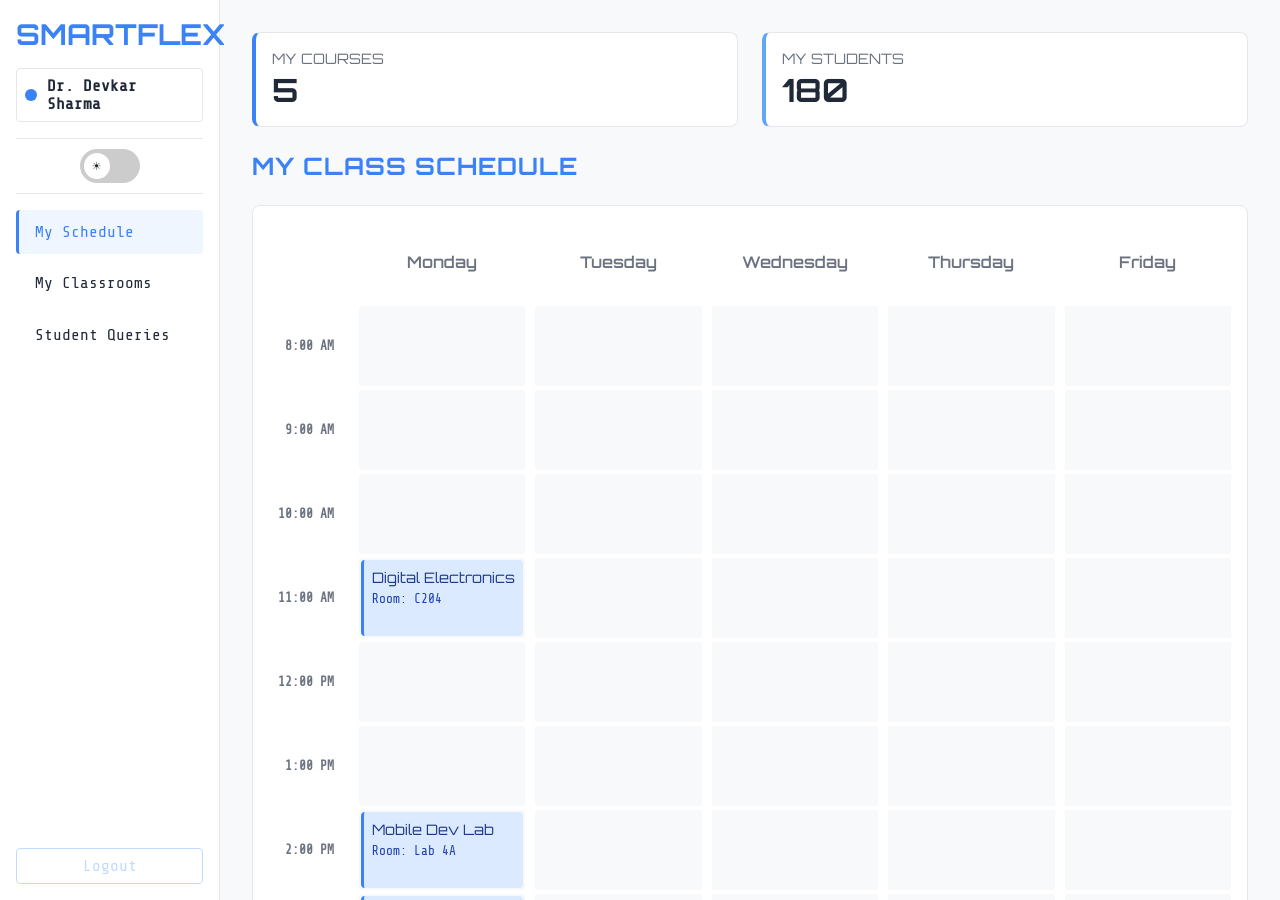
==== public/teacher.html @ b3dc31a9 "Fresh start: Full project code" ====
<!DOCTYPE html>
<html lang="en">

<head>
    <meta charset="UTF-8" />
    <meta name="viewport" content="width=device-width, initial-scale=1.0" />
    <title>Teacher Dashboard :: SmartFlex</title>
    <link rel="stylesheet" href="https://cdnjs.cloudflare.com/ajax/libs/font-awesome/6.5.2/css/all.min.css" />
    <link rel="stylesheet" href="teacher.css" />
</head>

<body>
    <aside class="sidebar">
        <div>
            <div class="logo" data-text="SmartFlex">SmartFlex</div>
            <div class="user-profile">
                <span class="user-icon"></span>
                <span id="teacher-name" class="user-name">Teacher</span>
            </div>
            <div class="theme-switcher-container">
                <label class="theme-switcher">
                    <input type="checkbox" id="theme-toggle">
                    <span class="slider"></span>
                </label>
            </div>
        </div>
        <nav id="sidebar-nav">
            <ul>
                <li class="active" data-view="main-dashboard-view">My Schedule</li>
                <li data-view="classroom-list-view">My Classrooms</li>
                <li>Student Queries</li>
            </ul>
        </nav>
        <button class="logout">Logout</button>
    </aside>

    <main class="main-content">
        <div id="main-dashboard-view" class="view-container active">
            <section class="top-cards">
                <div class="card border-cyan">
                    <div class="title">My Courses</div>
                    <div id="totalCourses" class="number">0</div>
                </div>
                <div class="card border-magenta">
                    <div class="title">My Students</div>
                    <div id="totalStudents" class="number">0</div>
                </div>
            </section>

            <section class="timetable-container">
                <h1>My Class Schedule</h1>
                <div class="timetable-wrapper">
                    <div class="schedule-grid" id="schedule-grid"></div>
                </div>
            </section>

            <section class="bottom-panels">
                <div class="faculty-on-leave data-block">
                    <h3>Colleagues on Leave</h3>
                    <ul id="facultyOnLeaveList"></ul>
                </div>
                <div class="weather data-block">
                    <h3>System Advisory</h3>
                    <div class="tabs">
                        <button class="tab active" data-tab="today">Today</button>
                        <button class="tab" data-tab="tomorrow">Tomorrow</button>
                    </div>
                    <div class="tab-content">
                        <div id="today" class="content active">
                            <div class="weather-icon" id="today-weather-icon">...</div>
                            <h4 id="today-weather-desc">Loading Weather...</h4>
                            <p><em id="today-campus-status">Please wait.</em></p>
                            <small id="today-online-prob">Online Class Probability: --%</small>
                        </div>
                        <div id="tomorrow" class="content">
                            <div class="weather-icon" id="tomorrow-weather-icon">...</div>
                            <h4 id="tomorrow-weather-desc">Loading Weather...</h4>
                            <p><em id="tomorrow-campus-status">Please wait.</em></p>
                            <small id="tomorrow-online-prob">Online Class Probability: --%</small>
                        </div>
                    </div>
                </div>
            </section>
        </div>

        <div id="classroom-list-view" class="view-container">
            <header class="view-header">
                <h1>My Classrooms</h1>
            </header>
            <div id="teacher-classroom-grid" class="classroom-grid">
                </div>
        </div>

        <div id="classroom-detail-view" class="view-container">
            <header class="view-header detail-header">
                <button id="back-to-classrooms-btn" class="back-btn">← Back</button>
                <h1 id="detail-classroom-name-main" class="hidden">My Classrooms</h1>
            </header>
            
            <div class="class-detail-header">
                <h2 id="class-detail-title"></h2>
                <p id="class-detail-code"></p>
            </div>

            <nav class="class-detail-tabs">
                <button class="tab-btn active" data-target="stream-content">Stream</button>
                <button class="tab-btn" data-target="classwork-content">Classwork</button>
                <button class="tab-btn" data-target="people-content">People</button>
                <button class="tab-btn" data-target="attendance-content">Attendance</button>
            </nav>

            <div class="tab-content-container">
                <div id="stream-content" class="tab-content-pane">
                    <div class="post-announcement-box">
                        <textarea id="announcement-textarea" placeholder="Announce something to the class..."></textarea>
                        <button id="post-announcement-btn">Post Announcement</button>
                    </div>
                    <div id="stream-posts-container"></div>
                </div>

                <div id="classwork-content" class="tab-content-pane hidden">
                    <div class="classwork-item">
                        <span class="item-icon">📝</span>
                        <div class="item-details">
                            <p class="item-title">Assignment 3: Logic Gates</p>
                            <p class="item-due-date">Due: Sep 26</p>
                        </div>
                    </div>
                </div>

                <div id="people-content" class="tab-content-pane hidden">
                    <h3>Classmates</h3>
                    <div class="person-item"><img src="https://i.pravatar.cc/40?img=1" alt="Student" /><span>Alex Doe</span></div>
                    <div class="person-item"><img src="https://i.pravatar.cc/40?img=2" alt="Student" /><span>Jane Smith</span></div>
                </div>
                
                <div id="attendance-content" class="tab-content-pane hidden">
                    <div class="attendance-controls">
                        <div style="display:flex; align-items:center; gap:10px;">
                            <label for="attendance-date">Date:</label>
                            <input type="date" id="attendance-date" />
                            <button id="load-attendance-btn" class="action-btn">Load List</button>
                        </div>
                        
                        <div class="bulk-actions" style="display:flex; gap:5px;">
                            <button id="mark-all-p" class="action-btn" style="background:#d4edda; color:#155724; border:1px solid #c3e6cb;">Mark All P</button>
                            <button id="mark-all-a" class="action-btn" style="background:#f8d7da; color:#721c24; border:1px solid #f5c6cb;">Mark All A</button>
                        </div>

                        <button id="save-attendance-btn" class="generate-btn">Save Attendance</button>
                    </div>
                    
                    <div class="attendance-grid-container">
                        <table id="attendance-table">
                            <thead>
                                <tr>
                                    <th style="width: 15%;">Roll No</th>
                                    <th style="width: 35%;">Name</th>
                                    <th style="width: 20%;">Status</th>
                                    <th style="width: 30%;">Remarks</th> </tr>
                            </thead>
                            <tbody>
                                </tbody>
                        </table>
                    </div>
                </div>

            </div>
        </div>
    </main>

    <script src="teacher.js"></script>
</body>
</html>
---- public/teacher.css ----
@import url('https://fonts.googleapis.com/css2?family=Orbitron:wght@700&family=Share+Tech+Mono&display=swap');

:root {
    --background-color: #F8F9FA;
    --sidebar-bg: #FFFFFF;
    --component-bg: #FFFFFF;
    --text-color: #1F2937;
    --text-secondary: #6B7280;
    --border-color: #E5E7EB;
    --primary-accent: #3B82F6;
    --secondary-accent: #60A5FA;
    --tertiary-accent: #BFDBFE;
    --card-hover-bg: #EFF6FF;
    --class-card-bg: #DBEAFE;
    --class-card-text: #1E40AF;
    --class-card-header: #1E3A8A;
    --grid-cell-bg: #F8F9FA;
    --container-shadow: rgba(0, 0, 0, 0.05);
}

body.dark-theme {
    --background-color: #1e1e1e;
    --sidebar-bg: #121212;
    --component-bg: #23252d;
    --text-color: #dddddd;
    --text-secondary: #888888;
    --border-color: #444;
    --primary-accent: #00f9db;
    --secondary-accent: #722ed1;
    --tertiary-accent: #ff5555;
    --card-hover-bg: #303c35;
    --class-card-bg: rgba(0, 249, 219, 0.15);
    --class-card-text: #bbbbbb;
    --class-card-header: #dddddd;
    --grid-cell-bg: #2c2e37;
    --container-shadow: rgba(0, 0, 0, 0.2);
}

* { box-sizing: border-box; }
.hidden { display: none !important; }

body { margin: 0; font-family: 'Share Tech Mono', monospace; background: var(--background-color); display: flex; height: 100vh; color: var(--text-color); overflow: hidden; transition: background-color 0.3s, color 0.3s; }

.sidebar { width: 220px; flex-shrink: 0; background: var(--sidebar-bg); border-right: 1px solid var(--border-color); padding: 1rem; display: flex; flex-direction: column; justify-content: space-between; transition: background-color 0.3s, border-color 0.3s; }
.logo { font-family: 'Orbitron', sans-serif; font-size: 1.8rem; font-weight: 700; color: var(--primary-accent); text-align: center; text-transform: uppercase; }
.user-profile { display: flex; align-items: center; justify-content: center; gap: 10px; margin-top: 1rem; margin-bottom: 1rem; padding: 0.5rem; border: 1px solid var(--border-color); border-radius: 4px; }
.user-icon { width: 12px; height: 12px; border-radius: 50%; background-color: var(--primary-accent); }
.user-name { font-size: 1rem; color: var(--text-color); font-weight: bold; }
.theme-switcher-container { display: flex; justify-content: center; padding: 10px 0; margin-bottom: 1rem; border-top: 1px solid var(--border-color); border-bottom: 1px solid var(--border-color); }
.theme-switcher { position: relative; display: inline-block; width: 60px; height: 34px; }
.theme-switcher input { opacity: 0; width: 0; height: 0; }
.slider { position: absolute; cursor: pointer; top: 0; left: 0; right: 0; bottom: 0; background-color: #ccc; transition: .4s; border-radius: 34px; }
.slider:before { position: absolute; content: "☀️"; height: 26px; width: 26px; left: 4px; bottom: 4px; background-color: white; transition: .4s; border-radius: 50%; display: flex; align-items: center; justify-content: center; font-size: 14px; }
input:checked+.slider { background-color: var(--primary-accent); }
input:checked+.slider:before { transform: translateX(26px); content: "🌙"; }
.sidebar nav { flex-grow: 1; }
.sidebar nav ul { list-style: none; padding: 0; margin: 0; }
.sidebar nav ul li { padding: 0.8rem 1rem; margin-bottom: 0.5rem; cursor: pointer; transition: all 0.2s ease-in-out; border-left: 3px solid transparent; border-radius: 4px; }
.sidebar nav ul li.active, .sidebar nav ul li:hover { background: var(--card-hover-bg); color: var(--primary-accent); border-left: 3px solid var(--primary-accent); }
.logout { background: none; border: 1px solid var(--tertiary-accent); color: var(--tertiary-accent); font-family: 'Share Tech Mono', monospace; font-size: 1rem; cursor: pointer; padding: 0.5rem; width: 100%; transition: all 0.2s; border-radius: 4px; }
.logout:hover { background: var(--tertiary-accent); color: #FFFFFF; }
.main-content { flex-grow: 1; overflow-y: auto; padding: 2rem; }
.view-container { display: none; }
.view-container.active { display: block; }
h1, h2, h3 { font-family: 'Orbitron', sans-serif; text-transform: uppercase; letter-spacing: 1px; color: var(--text-color); margin: 0; }
.timetable-container h1 { margin-bottom: 1.5rem; color: var(--primary-accent); }
.data-block h3 { margin-bottom: 1.5rem; }
.top-cards { display: grid; grid-template-columns: repeat(auto-fit, minmax(250px, 1fr)); gap: 1.5rem; margin-bottom: 1.5rem; }
.card { border-radius: 8px; color: var(--text-color); background: var(--component-bg); border: 1px solid var(--border-color); border-left-width: 4px; transition: all 0.3s ease; padding: 1rem; }
.card.border-cyan { border-left-color: var(--primary-accent); }
.card.border-magenta { border-left-color: var(--secondary-accent); }
.card .title { font-family: 'Orbitron', sans-serif; font-size: 0.9rem; text-transform: uppercase; margin-bottom: 0.2rem; color: var(--text-secondary); }
.card .number { font-size: 2rem; font-weight: 700; font-family: 'Orbitron', sans-serif; color: var(--text-color); }
.timetable-wrapper { background: var(--component-bg); border: 1px solid var(--border-color); border-radius: 8px; overflow-x: auto; padding: 1rem; }
.schedule-grid { display: grid; grid-template-columns: 80px repeat(5, 1fr); grid-auto-rows: 80px; gap: 4px 10px; min-width: 800px; }
.time-slot, .day-header { font-weight: 600; color: var(--text-secondary); display: flex; align-items: center; justify-content: center; background-color: var(--component-bg); grid-row: 1; }
.day-header { font-family: 'Orbitron', sans-serif; }
.time-slot { justify-content: flex-end; padding-right: 15px; font-size: 0.8rem; grid-column: 1; }
.grid-cell-bg { background-color: var(--grid-cell-bg); border-radius: 2px; }
.class-card { padding: 0.5rem; background-color: var(--class-card-bg); border-left: 3px solid var(--primary-accent); overflow: hidden; font-size: 0.8rem; display: flex; flex-direction: column; border-radius: 4px; transition: all 0.2s ease-in-out; z-index: 5; line-height: 1.3; margin: 2px; }
.class-card:hover { transform: scale(1.02); z-index: 10; box-shadow: 0 4px 10px rgba(0, 0, 0, 0.2); }
.class-card .course-name { font-family: 'Orbitron', sans-serif; color: var(--class-card-header); font-size: 0.9rem; margin-bottom: 0.25rem; }
.class-card .details { color: var(--class-card-text); display: flex; flex-direction: column; }
.bottom-panels { display: grid; grid-template-columns: repeat(auto-fit, minmax(400px, 1fr)); gap: 1.5rem; margin-top: 1.5rem; }
.data-block { background: var(--component-bg); padding: 1.5rem; border: 1px solid var(--border-color); margin: 0; border-radius: 8px; }
.faculty-on-leave ul { list-style: none; padding: 0; margin: 0; }
.faculty-on-leave ul li { display: flex; justify-content: space-between; align-items: center; margin-bottom: 0.7rem; padding-bottom: 0.5rem; border-bottom: 1px solid var(--border-color); }
.faculty-on-leave ul li:last-child { border-bottom: none; }
.faculty-on-leave ul li .info { display: flex; align-items: center; gap: 0.75rem; }
.faculty-on-leave ul li img { width: 32px; height: 32px; border-radius: 50%; border: 2px solid var(--secondary-accent); object-fit: cover; }
.leave-status { font-size: 0.8rem; font-weight: 600; color: var(--text-color); background-color: var(--secondary-accent); padding: 2px 8px; font-family: 'Share Tech Mono', monospace; border-radius: 12px; }
.view-header { margin-bottom: 2rem; }
.detail-header { display: flex; align-items: center; gap: 1.5rem; margin-bottom: 0 !important; }
.back-btn { background: var(--component-bg); border: 1px solid var(--border-color); color: var(--text-color); font-family: 'Share Tech Mono', monospace; font-size: 1.2rem; cursor: pointer; padding: 0.5rem 1rem; border-radius: 4px; transition: all 0.2s; }
.back-btn:hover { background: var(--card-hover-bg); color: var(--primary-accent); }
.post-announcement-box { background: var(--component-bg); padding: 1.5rem; border: 1px solid var(--border-color); border-radius: 8px; margin-bottom: 1.5rem; }
.post-announcement-box textarea { width: 100%; min-height: 80px; padding: 0.75rem; margin-bottom: 1rem; border-radius: 4px; border: 1px solid var(--border-color); background: var(--background-color); color: var(--text-color); font-family: 'Share Tech Mono', monospace; resize: vertical; }
.post-announcement-box button { background: var(--primary-accent); color: white; border: none; padding: 0.7rem 1.5rem; font-family: 'Share Tech Mono', monospace; font-size: 1rem; border-radius: 4px; cursor: pointer; transition: background 0.2s; }
body.dark-theme .post-announcement-box button { color: #121212; }
.post-announcement-box button:hover { opacity: 0.9; }
.weather .tabs { display: flex; gap: 10px; margin-bottom: 1rem; border-bottom: 1px solid var(--border-color); }
.weather .tabs button { background: none; border: none; border-bottom: 2px solid transparent; padding: 8px 0px; margin-right: 20px; cursor: pointer; font-weight: 600; font-family: 'Share Tech Mono', monospace; color: var(--text-secondary); transition: all 0.2s ease; }
.weather .tabs button.active { border-color: var(--primary-accent); color: var(--text-color); }
.weather .tab-content .content { display: none; text-align: center; }
.weather .tab-content .content.active { display: block; }
.weather .weather-icon { font-size: 3rem; margin-bottom: 0.5rem; }
.weather h4 { margin-bottom: 0.5rem; color: var(--primary-accent); }
.weather p { margin-bottom: 1rem; }
.weather small { font-size: 0.8rem; color: var(--text-secondary); }
.classroom-grid { display: grid; grid-template-columns: repeat(auto-fit, minmax(280px, 1fr)); gap: 20px; }
.classroom-card { background-color: var(--component-bg); border-radius: 8px; overflow: hidden; border: 1px solid var(--border-color); box-shadow: 0 2px 8px var(--container-shadow); transition: transform 0.2s ease, box-shadow 0.2s ease; cursor: pointer; }
.classroom-card:hover { transform: translateY(-5px); box-shadow: 0 5px 15px var(--container-shadow); }
.card-header { padding: 20px; min-height: 100px; color: #fff; text-shadow: 0 1px 3px rgba(0, 0, 0, 0.3); }
.card-header a { color: #fff; text-decoration: none; }
.card-header h3 { font-family: 'Share Tech Mono', monospace; font-size: 1.3rem; margin-bottom: 5px; text-transform: none; letter-spacing: 0; }
.card-header span { font-size: 0.9rem; opacity: 0.9; }
.card-body { padding: 20px; position: relative; }
.card-body img { width: 60px; height: 60px; border-radius: 50%; border: 3px solid var(--component-bg); position: absolute; right: 20px; top: 0; transform: translateY(-50%); }
.professor-name { font-weight: 600; color: var(--text-color); }
.bg-1 { background: linear-gradient(45deg, #0288d1, #26c6da); }
.bg-2 { background: linear-gradient(45deg, #673ab7, #9575cd); }
.bg-3 { background: linear-gradient(45deg, #d81b60, #f06292); }
.bg-4 { background: linear-gradient(45deg, #00796b, #4db6ac); }
.class-detail-header { border-radius: 12px; padding: 40px 30px; color: #fff; display: flex; flex-direction: column; justify-content: flex-end; min-height: 200px; text-shadow: 0 1px 4px rgba(0, 0, 0, 0.4); margin-bottom: 1rem; }
.class-detail-header h2 { font-size: 2.5rem; font-weight: 700; }
.class-detail-header p { font-size: 1.2rem; opacity: 0.9; }
.class-detail-tabs { display: flex; border-bottom: 1px solid var(--border-color); }
.class-detail-tabs .tab-btn { background: none; border: none; color: var(--text-secondary); padding: 15px 20px; cursor: pointer; font-size: 1rem; font-weight: 600; border-bottom: 3px solid transparent; transition: all 0.2s ease; }
.class-detail-tabs .tab-btn.active { color: var(--primary-accent); border-bottom-color: var(--primary-accent); }
.tab-content-container { padding-top: 20px; }
.stream-post { background-color: var(--component-bg); border: 1px solid var(--border-color); border-radius: 8px; margin-bottom: 20px; }
.post-header { display: flex; align-items: center; gap: 10px; padding: 15px; position: relative; }
.post-header img { width: 40px; height: 40px; border-radius: 50%; }
.post-header div { display: flex; flex-direction: column; }
.post-author { font-weight: 600; color: var(--text-color); }
.post-date { font-size: 0.8rem; color: var(--text-secondary); }
.post-content { padding: 0 15px 15px; border-top: 1px solid var(--border-color); margin-top: 10px; padding-top: 15px; line-height: 1.6; }
.classwork-item, .person-item { display: flex; align-items: center; gap: 20px; padding: 15px; background-color: var(--component-bg); border: 1px solid var(--border-color); border-radius: 8px; margin-bottom: 10px; }
.item-icon { font-size: 1.5rem; }
.item-title { font-weight: 600; color: var(--text-color); }
.item-due-date { font-size: 0.8rem; color: var(--text-secondary); }
#people-content h3 { font-weight: 600; color: var(--text-secondary); margin: 20px 0 10px; padding-bottom: 5px; border-bottom: 1px solid var(--border-color); }
.person-item img { width: 40px; height: 40px; border-radius: 50%; }
.person-item span { font-weight: 600; color: var(--text-color); }
.delete-post-btn { position: absolute; top: 15px; right: 15px; background: none; border: 1px solid var(--border-color); color: var(--text-secondary); cursor: pointer; padding: 4px 8px; border-radius: 4px; font-family: 'Share Tech Mono', monospace; font-size: 0.8rem; opacity: 0; transition: opacity 0.2s, background-color 0.2s, color 0.2s; }
.stream-post:hover .delete-post-btn { opacity: 1; }
.delete-post-btn:hover { background-color: var(--tertiary-accent); color: #FFFFFF; border-color: var(--tertiary-accent); }

/* ATTENDANCE */
.attendance-controls { display: flex; align-items: center; gap: 15px; margin-bottom: 20px; padding: 15px; background: var(--component-bg); border: 1px solid var(--border-color); border-radius: 8px; }
.attendance-controls label { font-weight: 600; color: var(--text-color); }
.attendance-controls input[type="date"] { padding: 8px; border: 1px solid var(--border-color); border-radius: 4px; background: var(--background-color); color: var(--text-color); font-family: 'Share Tech Mono', monospace; }
.action-btn, .generate-btn { padding: 8px 16px; border: none; border-radius: 4px; cursor: pointer; font-family: 'Share Tech Mono', monospace; font-weight: 600; transition: all 0.2s; }
.action-btn { background: var(--component-bg); border: 1px solid var(--primary-accent); color: var(--primary-accent); }
.action-btn:hover { background: var(--primary-accent); color: white; }
.generate-btn { background: var(--primary-accent); color: white; }
.generate-btn:hover { opacity: 0.9; }
.attendance-grid-container { overflow-x: auto; border-radius: 8px; border: 1px solid var(--border-color); }
#attendance-table { width: 100%; border-collapse: collapse; background: var(--component-bg); }
#attendance-table th, #attendance-table td { padding: 12px 15px; text-align: left; border-bottom: 1px solid var(--border-color); color: var(--text-color); }
#attendance-table th { background: var(--card-hover-bg); font-weight: 600; color: var(--primary-accent); }
#attendance-table tr:last-child td { border-bottom: none; }
.status-btn { padding: 6px 12px; border-radius: 4px; border: 1px solid transparent; cursor: pointer; font-weight: bold; width: 40px; text-align: center; display: inline-block; user-select: none; }
.status-p { background-color: rgba(16, 185, 129, 0.2); color: #10b981; border-color: #10b981; }
.status-a { background-color: rgba(239, 68, 68, 0.2); color: #ef4444; border-color: #ef4444; }
.status-p:hover { background-color: #10b981; color: white; }
.status-a:hover { background-color: #ef4444; color: white; }
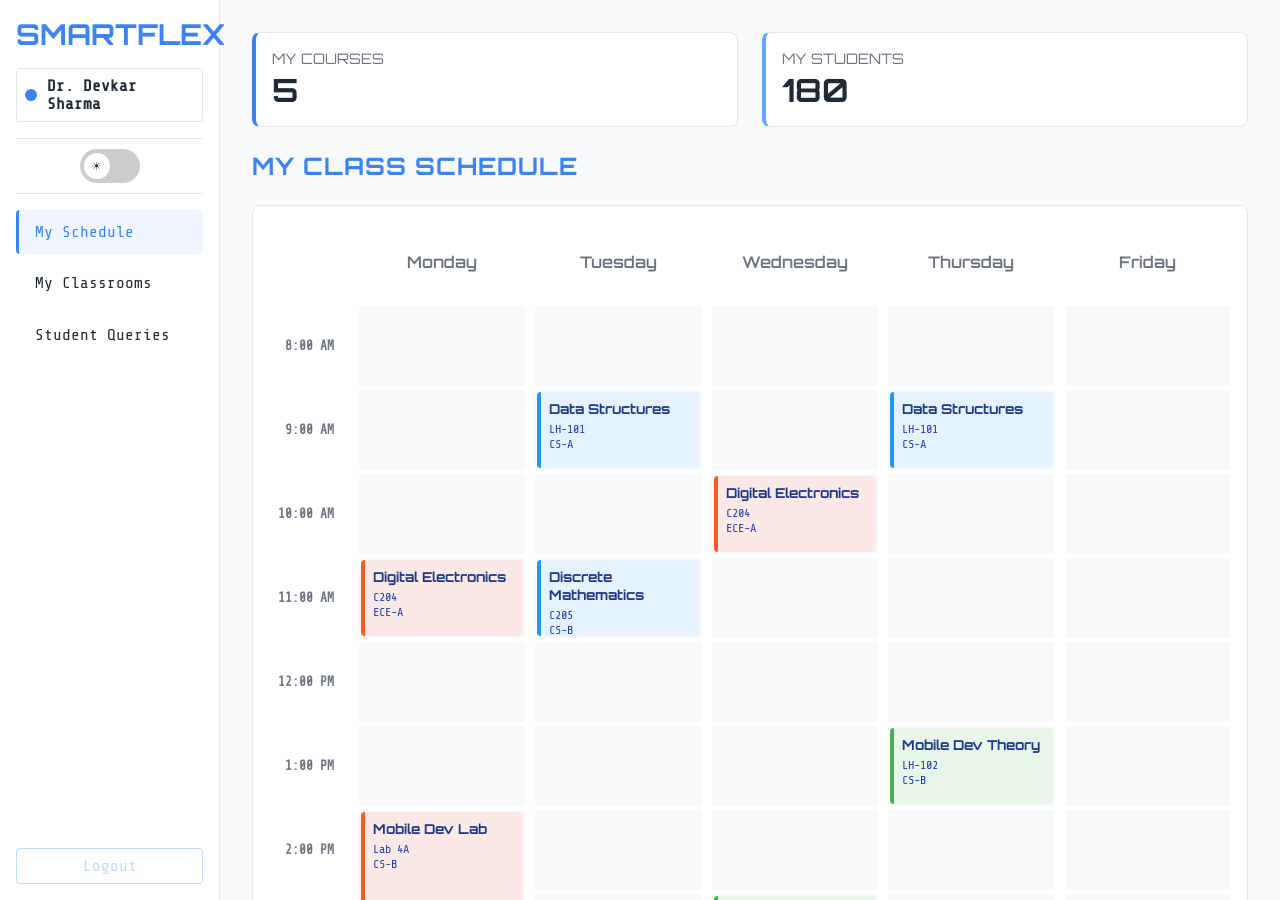
==== commit 6607b658: "Added full teacher schedule, live weather, and help system" ====
--- a/public/teacher.html
+++ b/public/teacher.html
@@ -57,7 +57,7 @@
             <section class="bottom-panels">
                 <div class="faculty-on-leave data-block">
                     <h3>Colleagues on Leave</h3>
-                    <ul id="facultyOnLeaveList"></ul>
+                    <ul id="facultyOnLeaveList" style="list-style: none; padding: 0;"></ul>
                 </div>
                 <div class="weather data-block">
                     <h3>System Advisory</h3>
@@ -157,7 +157,8 @@
                                     <th style="width: 15%;">Roll No</th>
                                     <th style="width: 35%;">Name</th>
                                     <th style="width: 20%;">Status</th>
-                                    <th style="width: 30%;">Remarks</th> </tr>
+                                    <th style="width: 30%;">Remarks</th>
+                                </tr>
                             </thead>
                             <tbody>
                                 </tbody>
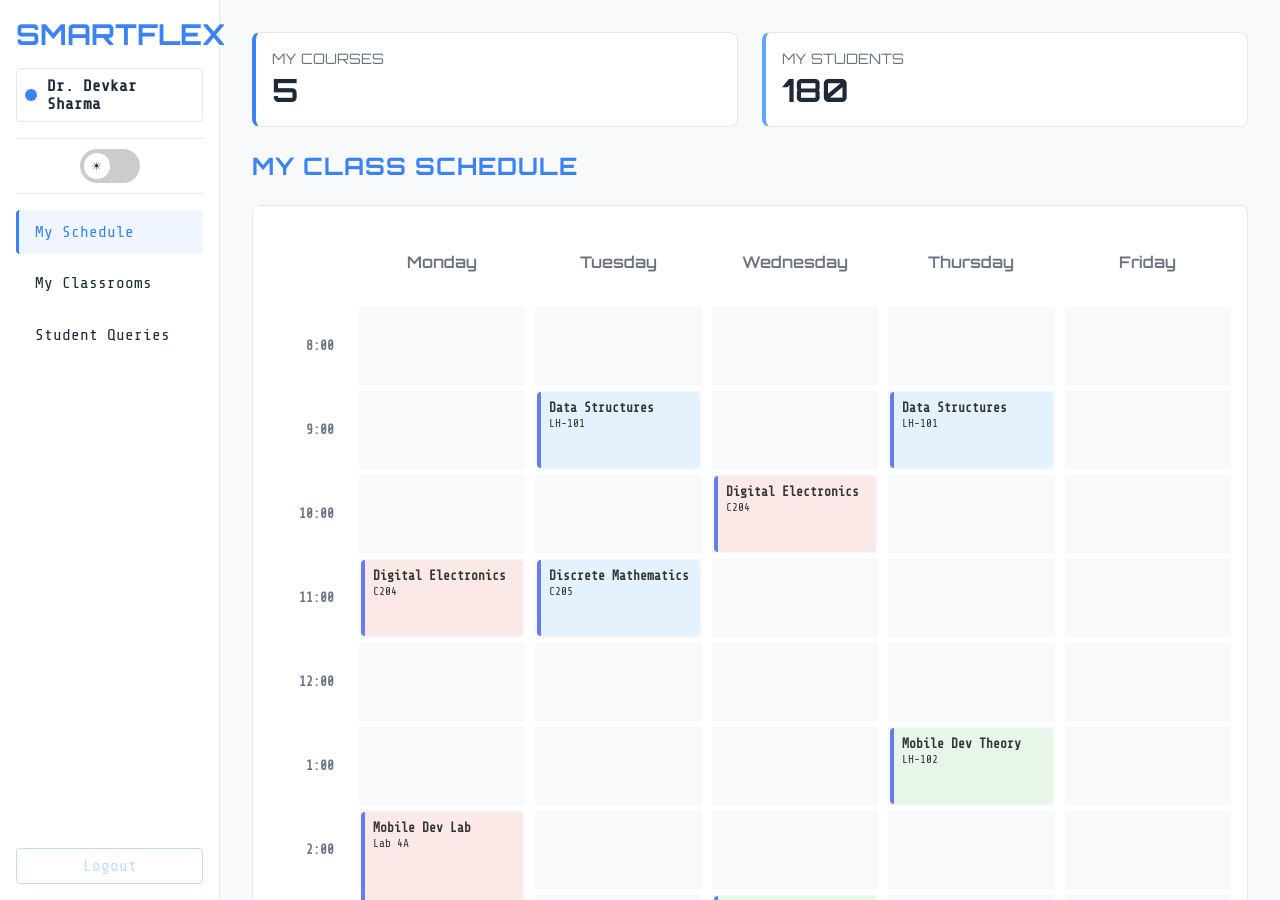
==== commit 872e48ac: "Added full teacher schedule, live weather, and help system" ====
--- a/public/teacher.html
+++ b/public/teacher.html
@@ -57,7 +57,8 @@
             <section class="bottom-panels">
                 <div class="faculty-on-leave data-block">
                     <h3>Colleagues on Leave</h3>
-                    <ul id="facultyOnLeaveList" style="list-style: none; padding: 0;"></ul>
+                    <ul id="facultyOnLeaveList" style="list-style: none; padding: 0;">
+                        </ul>
                 </div>
                 <div class="weather data-block">
                     <h3>System Advisory</h3>
@@ -98,8 +99,8 @@
             </header>
             
             <div class="class-detail-header">
-                <h2 id="class-detail-title"></h2>
-                <p id="class-detail-code"></p>
+                <h2 id="class-detail-title">Class Name</h2>
+                <p id="class-detail-code">Section Code</p>
             </div>
 
             <nav class="class-detail-tabs">
@@ -126,12 +127,20 @@
                             <p class="item-due-date">Due: Sep 26</p>
                         </div>
                     </div>
+                    <div class="classwork-item">
+                        <span class="item-icon">📚</span>
+                        <div class="item-details">
+                            <p class="item-title">Mid-Term Syllabus</p>
+                            <p class="item-due-date">Posted: Aug 12</p>
+                        </div>
+                    </div>
                 </div>
 
                 <div id="people-content" class="tab-content-pane hidden">
                     <h3>Classmates</h3>
                     <div class="person-item"><img src="https://i.pravatar.cc/40?img=1" alt="Student" /><span>Alex Doe</span></div>
                     <div class="person-item"><img src="https://i.pravatar.cc/40?img=2" alt="Student" /><span>Jane Smith</span></div>
+                    <div class="person-item"><img src="https://i.pravatar.cc/40?img=3" alt="Student" /><span>Rahul Raj</span></div>
                 </div>
                 
                 <div id="attendance-content" class="tab-content-pane hidden">
